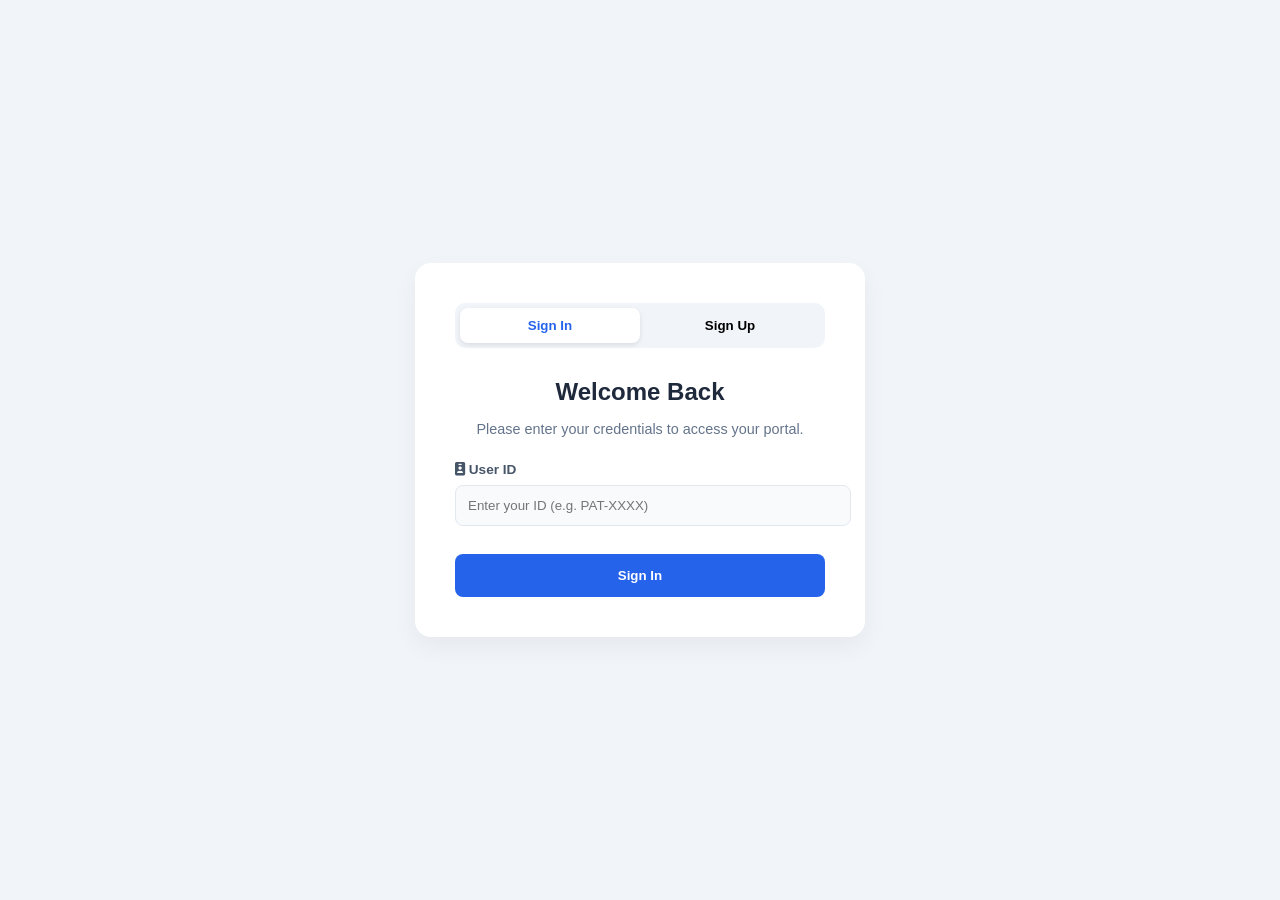
==== frontend/auth.html @ baad076d "Updated at 2/27" ====
<!doctype html>
<html lang="en">
  <head>
    <meta charset="UTF-8" />
    <meta name="viewport" content="width=device-width, initial-scale=1.0" />
    <title>HealthBridge | Login & Registration</title>
    <link
      rel="stylesheet"
      href="https://cdnjs.cloudflare.com/ajax/libs/font-awesome/6.4.0/css/all.min.css"
    />
    <link rel="stylesheet" href="auth.css" />
  </head>
  <body>
    <div class="auth-container">
      <div class="auth-box">
        <div class="auth-toggle">
          <button id="toggleSignin" class="active" onclick="showMode('signin')">
            Sign In
          </button>
          <button id="toggleSignup" onclick="showMode('signup')">
            Sign Up
          </button>
        </div>

        <h2 id="formTitle">Welcome Back</h2>
        <p id="formSubtitle">
          Please enter your credentials to access your portal.
        </p>

        <form id="authForm">
          <div id="roleSelection" class="form-group hidden">
            <label>Join as:</label>
            <div class="role-cards">
              <div
                class="role-card active"
                data-role="patient"
                onclick="setRole('patient')"
              >
                <i class="fas fa-user-injured"></i>
                <span>Patient</span>
              </div>
              <div
                class="role-card"
                data-role="doctor"
                onclick="setRole('doctor')"
              >
                <i class="fas fa-user-md"></i>
                <span>Doctor</span>
              </div>
            </div>
          </div>

          <div id="idField" class="form-group">
            <label for="userId"><i class="fas fa-id-badge"></i> User ID</label>
            <input
              type="text"
              id="userId"
              placeholder="Enter your ID (e.g. PAT-XXXX)"
            />
          </div>

          <div id="nameField" class="form-group hidden">
            <label for="userName"><i class="fas fa-user"></i> Full Name</label>
            <input type="text" id="userName" placeholder="John Doe" />
          </div>

          <div id="contactField" class="form-group hidden">
            <label for="userContact"
              ><i class="fas fa-envelope"></i> Email or Phone</label
            >
            <input
              type="text"
              id="userContact"
              placeholder="example@mail.com"
            />
          </div>

          <div id="bloodGroupField" class="form-group hidden">
            <label for="bloodGroup"
              ><i class="fas fa-tint"></i> Blood Group</label
            >
            <select id="bloodGroup">
              <option value="">Select Blood Group</option>
              <option value="A+">A+</option>
              <option value="A-">A-</option>
              <option value="B+">B+</option>
              <option value="B-">B-</option>
              <option value="O+">O+</option>
              <option value="O-">O-</option>
              <option value="AB+">AB+</option>
              <option value="AB-">AB-</option>
            </select>
          </div>

          <div id="deptField" class="form-group hidden">
            <label for="department"
              ><i class="fas fa-stethoscope"></i> Department</label
            >
            <input type="text" id="department" placeholder="e.g. Cardiology" />
          </div>

          <button type="submit" class="btn-auth" id="submitBtn">Sign In</button>
        </form>

        <div id="messageBox" class="message hidden"></div>
      </div>
    </div>

    <script src="auth.js"></script>
    <script src="login.js"></script>
  </body>
</html>
---- frontend/auth.css ----
:root {
  --primary: #2563eb;
  --bg: #f1f5f9;
  --white: #ffffff;
  --text: #1e293b;
  --border: #e2e8f0;
}

body {
  background-color: var(--bg);
  display: flex;
  justify-content: center;
  align-items: center;
  height: 100vh;
  margin: 0;
  font-family: "Segoe UI", sans-serif;
}

.auth-container {
  width: 100%;
  max-width: 450px;
  padding: 20px;
}

.auth-box {
  background: var(--white);
  padding: 40px;
  border-radius: 16px;
  box-shadow: 0 10px 25px rgba(0, 0, 0, 0.05);
  text-align: center;
}

.auth-toggle {
  display: flex;
  background: var(--bg);
  padding: 5px;
  border-radius: 10px;
  margin-bottom: 30px;
}

.auth-toggle button {
  flex: 1;
  padding: 10px;
  border: none;
  background: transparent;
  cursor: pointer;
  font-weight: 600;
  border-radius: 8px;
  transition: 0.3s;
}

.auth-toggle button.active {
  background: var(--white);
  color: var(--primary);
  box-shadow: 0 2px 5px rgba(0, 0, 0, 0.1);
}

h2 {
  color: var(--text);
  margin-bottom: 10px;
}
p {
  color: #64748b;
  font-size: 0.9rem;
  margin-bottom: 25px;
}

.form-group {
  text-align: left;
  margin-bottom: 18px;
}
.form-group.hidden {
  display: none;
}

label {
  display: block;
  font-size: 0.85rem;
  font-weight: 600;
  margin-bottom: 8px;
  color: #475569;
}

input,
select {
  width: 100%;
  padding: 12px;
  border: 1px solid var(--border);
  border-radius: 8px;
  background: #f8fafc;
  outline: none;
}

input:focus {
  border-color: var(--primary);
}

/* Role Cards */
.role-cards {
  display: flex;
  gap: 15px;
}
.role-card {
  flex: 1;
  padding: 15px;
  border: 2px solid var(--border);
  border-radius: 10px;
  cursor: pointer;
  display: flex;
  flex-direction: column;
  align-items: center;
  gap: 8px;
  transition: 0.3s;
}

.role-card.active {
  border-color: var(--primary);
  background: #eff6ff;
  color: var(--primary);
}
.role-card i {
  font-size: 1.5rem;
}

.btn-auth {
  width: 100%;
  padding: 14px;
  background: var(--primary);
  color: white;
  border: none;
  border-radius: 8px;
  font-weight: 600;
  cursor: pointer;
  margin-top: 10px;
}

.message {
  margin-top: 20px;
  padding: 10px;
  border-radius: 8px;
  font-size: 0.85rem;
}
.message.success {
  background: #dcfce7;
  color: #15803d;
}
.message.error {
  background: #fee2e2;
  color: #b91c1c;
}
.message.hidden {
  display: none;
}
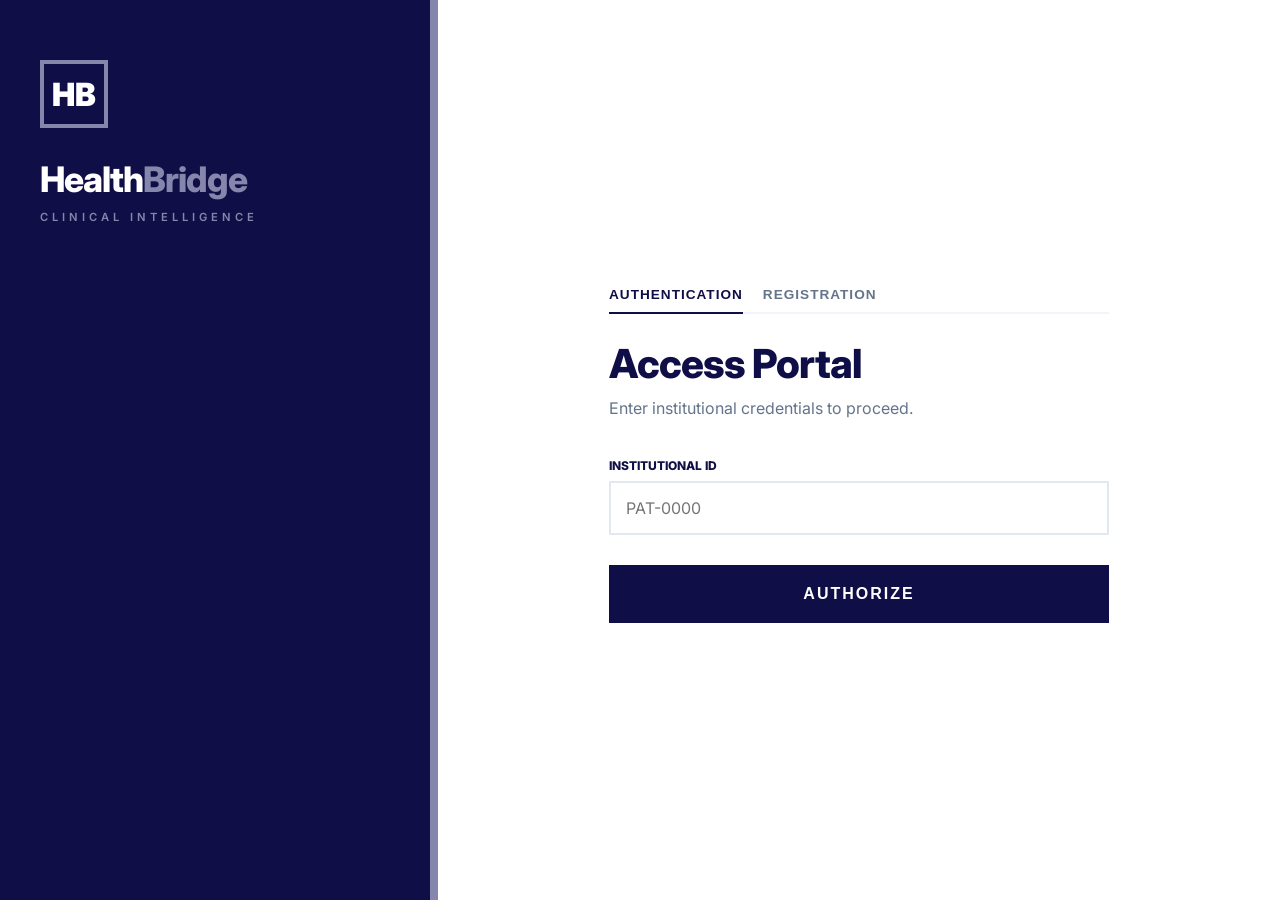
==== commit 6cfdef52: "added" ====
--- a/frontend/auth.html
+++ b/frontend/auth.html
@@ -3,110 +3,134 @@
   <head>
     <meta charset="UTF-8" />
     <meta name="viewport" content="width=device-width, initial-scale=1.0" />
-    <title>HealthBridge | Login & Registration</title>
+    <title>HealthBridge | Portal Authentication</title>
     <link
+      href="https://fonts.googleapis.com/css2?family=Inter:wght@400;600;700;800&display=swap"
       rel="stylesheet"
-      href="https://cdnjs.cloudflare.com/ajax/libs/font-awesome/6.4.0/css/all.min.css"
     />
     <link rel="stylesheet" href="auth.css" />
   </head>
   <body>
-    <div class="auth-container">
-      <div class="auth-box">
-        <div class="auth-toggle">
-          <button id="toggleSignin" class="active" onclick="showMode('signin')">
-            Sign In
-          </button>
-          <button id="toggleSignup" onclick="showMode('signup')">
-            Sign Up
-          </button>
+    <div class="main-shell">
+      <aside class="sidebar">
+        <div class="sidebar-top">
+          <div class="brand-mark">HB</div>
+          <div class="brand-text">
+            <h1>Health<span>Bridge</span></h1>
+            <p>Clinical Intelligence</p>
+          </div>
         </div>
+        <div class="sidebar-footer">
+          <p></p>
+          <p></p>
+        </div>
+      </aside>
 
-        <h2 id="formTitle">Welcome Back</h2>
-        <p id="formSubtitle">
-          Please enter your credentials to access your portal.
-        </p>
+      <section class="auth-viewport">
+        <div class="auth-card">
+          <div class="card-header">
+            <div class="mode-indicator">
+              <button
+                id="toggleSignin"
+                class="active"
+                onclick="showMode('signin')"
+              >
+                Authentication
+              </button>
+              <button id="toggleSignup" onclick="showMode('signup')">
+                Registration
+              </button>
+            </div>
+            <h2 id="formTitle">Access Portal</h2>
+            <p id="formSubtitle">Enter institutional credentials to proceed.</p>
+          </div>
 
-        <form id="authForm">
-          <div id="roleSelection" class="form-group hidden">
-            <label>Join as:</label>
-            <div class="role-cards">
-              <div
-                class="role-card active"
-                data-role="patient"
-                onclick="setRole('patient')"
-              >
-                <i class="fas fa-user-injured"></i>
-                <span>Patient</span>
-              </div>
-              <div
-                class="role-card"
-                data-role="doctor"
-                onclick="setRole('doctor')"
-              >
-                <i class="fas fa-user-md"></i>
-                <span>Doctor</span>
+          <form id="authForm" class="clinical-form">
+            <div id="roleSelection" class="form-section hidden">
+              <span class="label-heading">Account Type</span>
+              <div class="role-selector">
+                <div
+                  class="role-option active"
+                  data-role="patient"
+                  onclick="setRole('patient')"
+                >
+                  Patient
+                </div>
+                <div
+                  class="role-option"
+                  data-role="doctor"
+                  onclick="setRole('doctor')"
+                >
+                  Medical Staff
+                </div>
               </div>
             </div>
-          </div>
 
-          <div id="idField" class="form-group">
-            <label for="userId"><i class="fas fa-id-badge"></i> User ID</label>
-            <input
-              type="text"
-              id="userId"
-              placeholder="Enter your ID (e.g. PAT-XXXX)"
-            />
-          </div>
+            <div class="input-stack">
+              <div id="idField" class="input-group">
+                <label for="userId">Institutional ID</label>
+                <input
+                  type="text"
+                  id="userId"
+                  placeholder="PAT-0000"
+                  required
+                />
+              </div>
 
-          <div id="nameField" class="form-group hidden">
-            <label for="userName"><i class="fas fa-user"></i> Full Name</label>
-            <input type="text" id="userName" placeholder="John Doe" />
-          </div>
+              <div id="nameField" class="input-group hidden">
+                <label for="userName">Full Name</label>
+                <input
+                  type="text"
+                  id="userName"
+                  placeholder="Surname, First Name"
+                />
+              </div>
 
-          <div id="contactField" class="form-group hidden">
-            <label for="userContact"
-              ><i class="fas fa-envelope"></i> Email or Phone</label
-            >
-            <input
-              type="text"
-              id="userContact"
-              placeholder="example@mail.com"
-            />
-          </div>
+              <div id="contactField" class="input-group hidden">
+                <label for="userContact">Email Address</label>
+                <input
+                  type="email"
+                  id="userContact"
+                  placeholder="staff@healthbridge.org"
+                />
+              </div>
 
-          <div id="bloodGroupField" class="form-group hidden">
-            <label for="bloodGroup"
-              ><i class="fas fa-tint"></i> Blood Group</label
-            >
-            <select id="bloodGroup">
-              <option value="">Select Blood Group</option>
-              <option value="A+">A+</option>
-              <option value="A-">A-</option>
-              <option value="B+">B+</option>
-              <option value="B-">B-</option>
-              <option value="O+">O+</option>
-              <option value="O-">O-</option>
-              <option value="AB+">AB+</option>
-              <option value="AB-">AB-</option>
-            </select>
-          </div>
+              <div class="input-row">
+                <div id="bloodGroupField" class="input-group hidden">
+                  <label for="bloodGroup">Serotype</label>
+                  <select id="bloodGroup">
+                    <option value="">--</option>
+                    <option value="A+">A+</option>
+                    <option value="A-">A-</option>
+                    <option value="B+">B+</option>
+                    <option value="B-">B-</option>
+                    <option value="O+">O+</option>
+                    <option value="O-">O-</option>
+                    <option value="AB+">AB+</option>
+                    <option value="AB-">AB-</option>
+                  </select>
+                </div>
 
-          <div id="deptField" class="form-group hidden">
-            <label for="department"
-              ><i class="fas fa-stethoscope"></i> Department</label
-            >
-            <input type="text" id="department" placeholder="e.g. Cardiology" />
-          </div>
+                <div id="deptField" class="input-group hidden">
+                  <label for="department">Department</label>
+                  <input
+                    type="text"
+                    id="department"
+                    placeholder="Internal Med."
+                  />
+                </div>
+              </div>
+            </div>
 
-          <button type="submit" class="btn-auth" id="submitBtn">Sign In</button>
-        </form>
+            <button type="submit" class="primary-action-btn" id="submitBtn">
+              Authorize
+            </button>
+          </form>
 
-        <div id="messageBox" class="message hidden"></div>
-      </div>
+          <div id="messageBox" class="status-msg hidden"></div>
+        </div>
+      </section>
     </div>
-
     <script src="auth.js"></script>
-    <script src="login.js"></script>
   </body>
 </html>
--- a/frontend/auth.css
+++ b/frontend/auth.css
@@ -1,153 +1,258 @@
 :root {
-  --primary: #2563eb;
-  --bg: #f1f5f9;
+  --midnight: #0f0e47;
+  --accent: #8686ac;
+  --bg-workspace: #ffffff;
+  --border-ink: #1e293b;
+  --text-dim: #64748b;
   --white: #ffffff;
-  --text: #1e293b;
-  --border: #e2e8f0;
 }
 
 body {
-  background-color: var(--bg);
-  display: flex;
+  margin: 0;
+  font-family: "Inter", sans-serif;
+  background-color: var(--bg-workspace);
+  color: var(--midnight);
+  height: 100vh;
+}
+
+.main-shell {
+  display: flex;
+  height: 100vh;
+}
+
+/* --- Fixed Sidebar (Unique Desktop Design) --- */
+.sidebar {
+  width: 350px;
+  background-color: var(--midnight);
+  color: white;
+  display: flex;
+  flex-direction: column;
+  justify-content: space-between;
+  padding: 60px 40px;
+  border-right: 8px solid var(--accent);
+}
+
+.brand-mark {
+  font-weight: 900;
+  font-size: 2rem;
+  border: 4px solid var(--accent);
+  width: 60px;
+  height: 60px;
+  display: flex;
+  align-items: center;
   justify-content: center;
+  margin-bottom: 30px;
+}
+
+.brand-text h1 {
+  font-size: 2.2rem;
+  font-weight: 800;
+  margin: 0;
+  letter-spacing: -1px;
+}
+
+.brand-text h1 span {
+  color: var(--accent);
+}
+
+.brand-text p {
+  text-transform: uppercase;
+  letter-spacing: 4px;
+  font-size: 0.7rem;
+  margin-top: 10px;
+  font-weight: 600;
+  color: var(--accent);
+}
+
+.sidebar-footer p {
+  font-size: 0.7rem;
+  opacity: 0.5;
+  margin: 5px 0;
+  text-transform: uppercase;
+  letter-spacing: 1px;
+}
+
+/* --- Auth Viewport --- */
+.auth-viewport {
+  flex: 1;
+  display: flex;
   align-items: center;
-  height: 100vh;
+  justify-content: center;
+  padding: 40px;
+}
+
+.auth-card {
+  width: 100%;
+  max-width: 500px;
+}
+
+.card-header {
+  margin-bottom: 40px;
+}
+
+.card-header h2 {
+  font-size: 2.5rem;
+  font-weight: 800;
   margin: 0;
-  font-family: "Segoe UI", sans-serif;
-}
-
-.auth-container {
-  width: 100%;
-  max-width: 450px;
-  padding: 20px;
-}
-
-.auth-box {
-  background: var(--white);
-  padding: 40px;
-  border-radius: 16px;
-  box-shadow: 0 10px 25px rgba(0, 0, 0, 0.05);
-  text-align: center;
-}
-
-.auth-toggle {
-  display: flex;
-  background: var(--bg);
-  padding: 5px;
-  border-radius: 10px;
-  margin-bottom: 30px;
-}
-
-.auth-toggle button {
-  flex: 1;
-  padding: 10px;
+  letter-spacing: -1px;
+}
+
+.card-header p {
+  color: var(--text-dim);
+  font-size: 1rem;
+  margin-top: 10px;
+}
+
+/* --- Toggle (Sharp Design) --- */
+.mode-indicator {
+  display: flex;
+  gap: 20px;
+  margin-bottom: 25px;
+  border-bottom: 2px solid #f1f5f9;
+}
+
+.mode-indicator button {
+  background: none;
   border: none;
-  background: transparent;
+  padding: 10px 0;
+  font-weight: 700;
+  font-size: 0.85rem;
+  text-transform: uppercase;
+  letter-spacing: 1px;
   cursor: pointer;
-  font-weight: 600;
-  border-radius: 8px;
-  transition: 0.3s;
-}
-
-.auth-toggle button.active {
-  background: var(--white);
-  color: var(--primary);
-  box-shadow: 0 2px 5px rgba(0, 0, 0, 0.1);
-}
-
-h2 {
-  color: var(--text);
-  margin-bottom: 10px;
-}
-p {
-  color: #64748b;
-  font-size: 0.9rem;
-  margin-bottom: 25px;
-}
-
-.form-group {
-  text-align: left;
-  margin-bottom: 18px;
-}
-.form-group.hidden {
-  display: none;
-}
-
-label {
+  color: var(--text-dim);
+  position: relative;
+}
+
+.mode-indicator button.active {
+  color: var(--midnight);
+}
+
+.mode-indicator button.active::after {
+  content: "";
+  position: absolute;
+  bottom: -2px;
+  left: 0;
+  width: 100%;
+  height: 2px;
+  background-color: var(--midnight);
+}
+
+/* --- Form (Sharp Inputs) --- */
+.input-group {
+  margin-bottom: 20px;
+}
+
+.input-group label {
   display: block;
-  font-size: 0.85rem;
-  font-weight: 600;
+  font-size: 0.75rem;
+  font-weight: 800;
+  text-transform: uppercase;
   margin-bottom: 8px;
-  color: #475569;
+  color: var(--midnight);
 }
 
 input,
 select {
   width: 100%;
-  padding: 12px;
-  border: 1px solid var(--border);
-  border-radius: 8px;
-  background: #f8fafc;
+  padding: 15px;
+  border: 2px solid #e2e8f0;
+  border-radius: 0; /* Sharp corners */
+  font-size: 1rem;
+  font-family: inherit;
+  box-sizing: border-box;
+}
+
+input:focus {
   outline: none;
-}
-
-input:focus {
-  border-color: var(--primary);
-}
-
-/* Role Cards */
-.role-cards {
-  display: flex;
+  border-color: var(--midnight);
+}
+
+.input-row {
+  display: grid;
+  grid-template-columns: 1fr 2fr;
   gap: 15px;
 }
-.role-card {
+
+.hidden {
+  display: none;
+}
+
+/* --- Role Option Buttons --- */
+.label-heading {
+  display: block;
+  font-size: 0.75rem;
+  font-weight: 800;
+  text-transform: uppercase;
+  margin-bottom: 12px;
+}
+
+.role-selector {
+  display: flex;
+  border: 2px solid #e2e8f0;
+  margin-bottom: 30px;
+}
+
+.role-option {
   flex: 1;
   padding: 15px;
-  border: 2px solid var(--border);
-  border-radius: 10px;
+  text-align: center;
+  font-weight: 700;
+  font-size: 0.8rem;
   cursor: pointer;
-  display: flex;
-  flex-direction: column;
-  align-items: center;
-  gap: 8px;
-  transition: 0.3s;
-}
-
-.role-card.active {
-  border-color: var(--primary);
-  background: #eff6ff;
-  color: var(--primary);
-}
-.role-card i {
-  font-size: 1.5rem;
-}
-
-.btn-auth {
-  width: 100%;
-  padding: 14px;
-  background: var(--primary);
+  text-transform: uppercase;
+}
+
+.role-option.active {
+  background-color: var(--midnight);
+  color: white;
+}
+
+/* --- Button --- */
+.primary-action-btn {
+  width: 100%;
+  padding: 20px;
+  background-color: var(--midnight);
   color: white;
   border: none;
-  border-radius: 8px;
-  font-weight: 600;
+  border-radius: 0; /* Sharp corners */
+  font-weight: 800;
+  font-size: 1rem;
+  text-transform: uppercase;
+  letter-spacing: 2px;
   cursor: pointer;
   margin-top: 10px;
-}
-
-.message {
-  margin-top: 20px;
-  padding: 10px;
-  border-radius: 8px;
+  transition: 0.2s;
+}
+
+.primary-action-btn:hover {
+  background-color: var(--accent);
+}
+
+/* --- Status Messages --- */
+.status-msg {
+  margin-top: 30px;
+  padding: 15px;
+  font-weight: 700;
   font-size: 0.85rem;
-}
-.message.success {
-  background: #dcfce7;
-  color: #15803d;
-}
-.message.error {
-  background: #fee2e2;
-  color: #b91c1c;
-}
-.message.hidden {
-  display: none;
-}
+  border-left: 5px solid var(--midnight);
+  background-color: #f8fafc;
+}
+
+/* Responsive (Mobile turns Sidebar to Top Header) */
+@media (max-width: 900px) {
+  .main-shell {
+    flex-direction: column;
+  }
+  .sidebar {
+    width: 100%;
+    height: auto;
+    padding: 30px;
+    border-right: none;
+    border-bottom: 8px solid var(--accent);
+    box-sizing: border-box;
+  }
+  .auth-card {
+    max-width: 100%;
+  }
+}
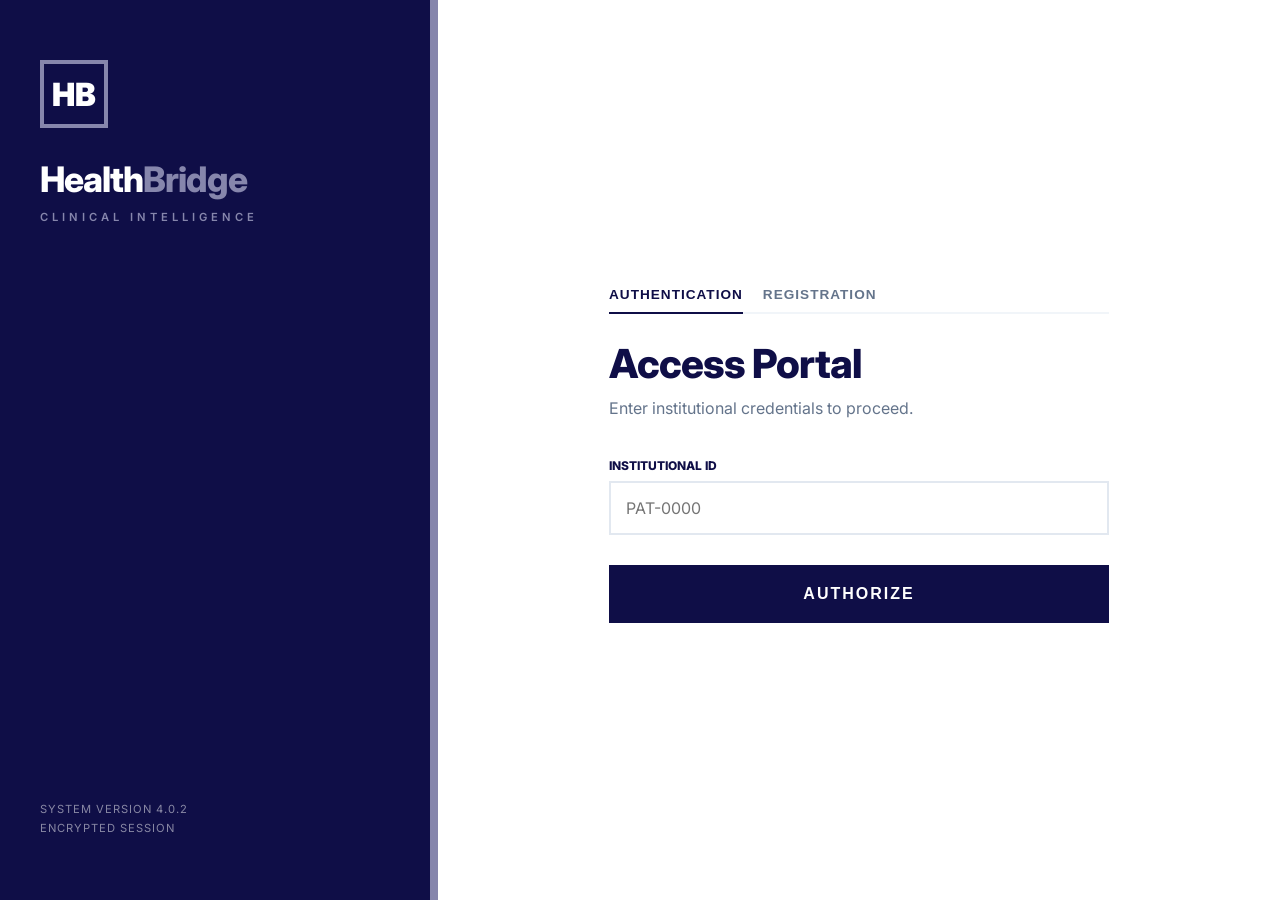
==== commit 49bbf978: "corrected app.py" ====
--- a/frontend/auth.html
+++ b/frontend/auth.html
@@ -21,8 +21,8 @@
           </div>
         </div>
         <div class="sidebar-footer">
-          <p></p>
-          <p></p>
+          <p>System Version 4.0.2</p>
+          <p>Encrypted Session</p>
         </div>
       </aside>
 
@@ -86,13 +86,26 @@
                 />
               </div>
 
-              <div id="contactField" class="input-group hidden">
-                <label for="userContact">Email Address</label>
-                <input
-                  type="email"
-                  id="userContact"
-                  placeholder="staff@healthbridge.org"
-                />
+              <div id="contactSection" class="hidden">
+                <span class="label-heading"
+                  >Contact Information (At least one required)</span
+                >
+                <div class="input-group">
+                  <label for="userEmail">Email Address</label>
+                  <input
+                    type="email"
+                    id="userEmail"
+                    placeholder="staff@healthbridge.org"
+                  />
+                </div>
+                <div class="input-group">
+                  <label for="userPhone">Phone Number</label>
+                  <input
+                    type="text"
+                    id="userPhone"
+                    placeholder="+8801XXXXXXXXX"
+                  />
+                </div>
               </div>
 
               <div class="input-row">
